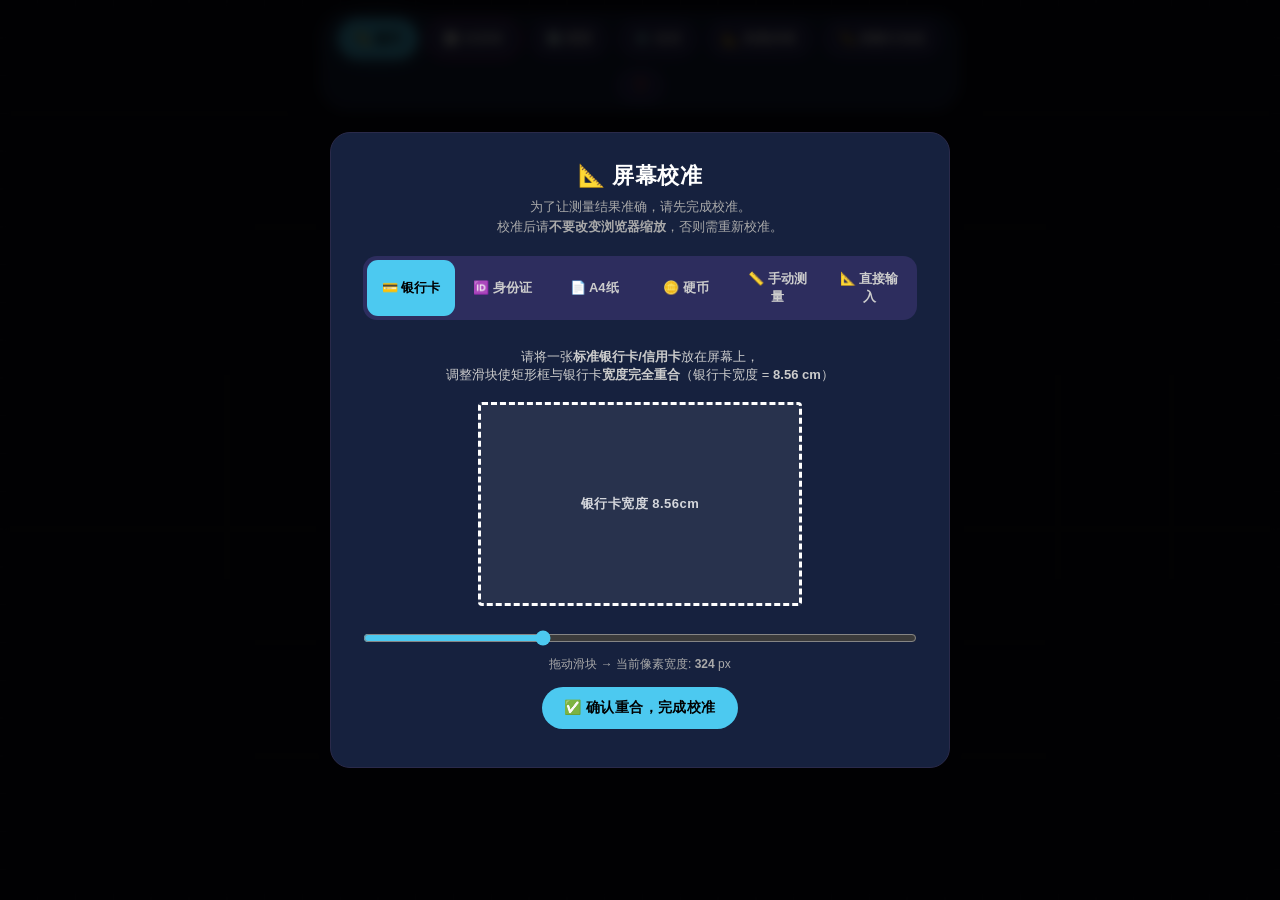
==== index.html @ 27c7435d "Add files via upload" ====
<!DOCTYPE html>
<html lang="zh-CN">
<head>
    <meta charset="UTF-8">
    <meta name="viewport" content="width=device-width, initial-scale=1.0, user-scalable=yes">
    <title>屏幕测量工具 - 直尺 & 矩形测量</title>
    <link rel="stylesheet" href="styles.css">
</head>
<body>

    <!-- 工具栏 -->
    <div id="toolbar">
        <button id="btn-ruler" class="active" title="直尺模式 (R键)">
            📏 直尺
        </button>
        <button id="btn-rect" class="accent2" title="矩形测量模式 (M键)">
            ⬜ 矩形框
        </button>
        <button id="btn-reset-ruler" title="重置当前位置 (0键)">
            🔄 重置
        </button>
        <button id="btn-calibrate" title="重新校准 (C键)">
            ⚙️ 校准
        </button>
        <button id="btn-measure-screen" title="一键测量整个屏幕">
            📐 测量屏幕
        </button>
        <button id="btn-measure-diagonal" title="一键测量屏幕对角线">
            📏 测量对角线
        </button>
        <button id="btn-help" title="使用帮助 (H键)">
            ❓
        </button>
    </div>

    <!-- 测量信息浮层 -->
    <div id="info-display"></div>

    <!-- 校准覆盖层 -->
    <div id="calibration-overlay">
        <div id="calibration-panel">
            <h2>📐 屏幕校准</h2>
            <p class="subtitle">为了让测量结果准确，请先完成校准。<br>校准后请<b>不要改变浏览器缩放</b>，否则需重新校准。</p>
            <div class="tabs">
                <button class="tab-btn active" data-tab="tab-card">💳 银行卡</button>
                <button class="tab-btn" data-tab="tab-id">🆔 身份证</button>
                <button class="tab-btn" data-tab="tab-a4">📄 A4纸</button>
                <button class="tab-btn" data-tab="tab-coin">🪙 硬币</button>
                <button class="tab-btn" data-tab="tab-manual">📏 手动测量</button>
                <button class="tab-btn" data-tab="tab-direct">📐 直接输入</button>
            </div>
            <!-- 银行卡校准 -->
            <div class="tab-content active" id="tab-card">
                <p style="font-size:13px;color:#ccc;margin-bottom:8px;">请将一张<b>标准银行卡/信用卡</b>放在屏幕上，<br>调整滑块使矩形框与银行卡<b>宽度完全重合</b>（银行卡宽度 = <b>8.56 cm</b>）</p>
                <div class="ref-rect" id="card-ref-rect" style="width:280px;height:176px;">
                    <span class="ref-rect-label">银行卡宽度 8.56cm</span>
                </div>
                <br>
                <input type="range" id="card-slider" min="100" max="800" value="280" step="1">
                <p style="font-size:12px;color:#aaa;">拖动滑块 → 当前像素宽度: <b id="card-px-val">280</b> px</p>
                <div class="btn-row">
                    <button class="btn" id="btn-card-confirm">✅ 确认重合，完成校准</button>
                </div>
            </div>
            <!-- 身份证校准 -->
            <div class="tab-content" id="tab-id">
                <p style="font-size:13px;color:#ccc;margin-bottom:8px;">请将一张<b>中国第二代身份证</b>放在屏幕上，<br>调整滑块使矩形框与身份证<b>宽度完全重合</b>（身份证宽度 = <b>8.56 cm</b>）</p>
                <div class="ref-rect" id="id-ref-rect" style="width:280px;height:176px;">
                    <span class="ref-rect-label">身份证宽度 8.56cm</span>
                </div>
                <br>
                <input type="range" id="id-slider" min="100" max="800" value="280" step="1">
                <p style="font-size:12px;color:#aaa;">拖动滑块 → 当前像素宽度: <b id="id-px-val">280</b> px</p>
                <div class="btn-row">
                    <button class="btn" id="btn-id-confirm">✅ 确认重合，完成校准</button>
                </div>
            </div>
            <!-- A4纸校准 -->
            <div class="tab-content" id="tab-a4">
                <p style="font-size:13px;color:#ccc;margin-bottom:8px;">请将一张<b>标准A4纸</b>放在屏幕上，<br>调整滑块使矩形框与A4纸<b>宽度完全重合</b>（A4纸宽度 = <b>21 cm</b>）</p>
                <div class="ref-rect" id="a4-ref-rect" style="width:300px;height:210px;">
                    <span class="ref-rect-label">A4纸宽度 21cm</span>
                </div>
                <br>
                <input type="range" id="a4-slider" min="150" max="600" value="300" step="1">
                <p style="font-size:12px;color:#aaa;">拖动滑块 → 当前像素宽度: <b id="a4-px-val">300</b> px</p>
                <div class="btn-row">
                    <button class="btn" id="btn-a4-confirm">✅ 确认重合，完成校准</button>
                </div>
            </div>
            <!-- 硬币校准 -->
            <div class="tab-content" id="tab-coin">
                <p style="font-size:13px;color:#ccc;margin-bottom:8px;">请将一枚<b>1元硬币</b>放在屏幕上，<br>调整滑块使硬币刚好放入<b>内圈</b>中（1元硬币直径 = <b>2.5 cm</b>）</p>
                <div style="margin:15px auto;display:inline-block;position:relative;">
                    <!-- 外圈（虚线） -->
                    <div id="coin-outer-circle" style="width:100px;height:100px;border:3px dashed #f72585;border-radius:50%;display:flex;align-items:center;justify-content:center;position:relative;">
                        <!-- 内圈（实心圆，用户放硬币的区域） -->
                        <div id="coin-inner-circle" style="width:70px;height:70px;background:rgba(76,201,240,0.2);border:2px solid #4cc9f0;border-radius:50%;display:flex;align-items:center;justify-content:center;font-weight:bold;font-size:11px;color:rgba(255,255,255,0.9);">
                            内圈<br>2.5cm
                        </div>
                    </div>
                </div>
                <br>
                <input type="range" id="coin-slider" min="30" max="150" value="70" step="1">
                <p style="font-size:12px;color:#aaa;">拖动滑块 → 内圈像素直径: <b id="coin-px-val">70</b> px</p>
                <div class="btn-row">
                    <button class="btn" id="btn-coin-confirm">✅ 确认，完成校准</button>
                </div>
            </div>
            <!-- 手动测量 -->
            <div class="tab-content" id="tab-manual">
                <p style="font-size:13px;color:#ccc;margin-bottom:8px;">请用<b>真实尺子</b>测量下面这条线的长度（cm），然后输入：</p>
                <div class="measurement-line" id="manual-line" style="width:400px;"></div>
                <p style="font-size:12px;color:#aaa;">这条线的像素长度: <b>400 px</b></p>
                <label style="font-size:13px;color:#ccc;">真实尺子测得的长度: 
                    <input type="number" id="manual-cm-input" value="10.6" step="0.01" min="1" max="100" style="width:90px;"> cm
                </label>
                <div class="btn-row">
                    <button class="btn" id="btn-manual-confirm">✅ 确认，完成校准</button>
                </div>
            </div>
            <!-- 直接输入 -->
            <div class="tab-content" id="tab-direct">
                <p style="font-size:13px;color:#ccc;margin-bottom:8px;">如果您知道屏幕的实际物理参数，可直接输入：</p>
                <label style="font-size:13px;color:#ccc;display:block;margin:6px 0;">
                    屏幕物理宽度: <input type="number" id="direct-width-cm" value="53" step="0.1" min="5" max="200" style="width:80px;"> cm
                </label>
                <label style="font-size:13px;color:#ccc;display:block;margin:6px 0;">
                    屏幕水平分辨率: <input type="number" id="direct-res-x" value="1920" step="1" min="100" max="10000" style="width:90px;"> px
                </label>
                <p style="font-size:11px;color:#888;">（将自动计算：像素/cm = 分辨率 / 物理宽度）</p>
                <div class="btn-row">
                    <button class="btn" id="btn-direct-confirm">✅ 确认，完成校准</button>
                </div>
            </div>
        </div>
    </div>

    <!-- 帮助覆盖层 -->
    <div id="help-overlay" style="position:fixed;inset:0;z-index:99;background:rgba(0,0,0,0.8);display:none;align-items:center;justify-content:center;backdrop-filter:blur(4px);-webkit-backdrop-filter:blur(4px);">
        <div style="background:var(--panel-bg);border-radius:20px;padding:24px 28px;max-width:500px;width:90%;color:var(--text);border:1px solid var(--border);text-align:left;line-height:1.7;font-size:14px;">
            <h3 style="text-align:center;color:#fff;margin-bottom:12px;">📖 使用帮助</h3>
            <p style="background:rgba(76,201,240,0.15);padding:10px;border-radius:8px;border:1px solid rgba(76,201,240,0.3);">
                <b>💡 重要提示：</b><br>
                - 推荐使用 <b>Edge 浏览器</b><br>
                - 按 <b>F11</b> 键全屏浏览器，这样就可以测量整个屏幕了！
            </p>
            <p><b>📏 直尺模式：</b></p>
            <ul style="padding-left:20px;">
                <li><b>拖拽红色起点</b> → 移动直尺位置</li>
                <li><b>拖拽蓝色终点</b> → 改变长度和角度</li>
                <li><b>拖拽尺身</b> → 整体移动直尺</li>
                <li><b>按住Shift</b> → 角度吸附（0°/45°/90°等）</li>
                <li>直尺自动显示刻度（cm）</li>
                <li><b>起点/终点可拖到屏幕外</b>，方便测对角线</li>
                <li>直尺默认更长，便于测量大屏幕</li>
            </ul>
            <p style="margin-top:8px;"><b>⬜ 矩形框模式：</b></p>
            <ul style="padding-left:20px;">
                <li><b>拖拽四角手柄</b> → 调整矩形大小</li>
                <li><b>拖拽边框</b> → 移动矩形位置</li>
                <li>自动显示<b>宽、高、对角线</b>长度</li>
            </ul>
            <p style="margin-top:8px;"><b>📐 快速测量：</b></p>
            <ul style="padding-left:20px;">
                <li>点击「📐 测量屏幕」按钮 → 一键测量整个屏幕尺寸</li>
                <li>点击「📏 测量对角线」按钮 → 一键测量屏幕对角线</li>
                <li>同时显示宽、高和对角线长度</li>
            </ul>
            <p style="margin-top:8px;font-size:12px;color:#aaa;">快捷键: <b>R</b>=直尺 <b>M</b>=矩形框 <b>C</b>=校准 <b>0</b>=重置 <b>Shift</b>=角度吸附 <b>H</b>=帮助 <b>Esc</b>=关闭帮助</p>
            <div style="text-align:center;margin-top:14px;">
                <button class="btn secondary" onclick="document.getElementById('help-overlay').style.display='none'" style="background:var(--accent);color:#000;border:none;padding:10px 20px;border-radius:20px;cursor:pointer;font-weight:700;font-family:inherit;">关闭</button>
            </div>
        </div>
    </div>

    <canvas id="main-canvas"></canvas>

    <script src="app.js"></script>
</body>
</html>
---- styles.css ----
:root {
    --bg: #1a1a2e;
    --panel-bg: #16213e;
    --text: #e0e0e0;
    --accent: #4cc9f0;
    --accent2: #f72585;
    --gold: #f7b801;
    --green: #06d6a0;
    --danger: #ef476f;
    --border: #2a2a4a;
    --btn-bg: #2d2d5e;
    --btn-hover: #3d3d7e;
    --shadow: 0 8px 32px rgba(0, 0, 0, 0.4);
}

* {
    margin: 0;
    padding: 0;
    box-sizing: border-box;
}

body {
    font-family: 'Segoe UI', 'PingFang SC', 'Microsoft YaHei', 'Helvetica Neue', sans-serif;
    background: #0d0d1a;
    overflow: hidden;
    user-select: none;
    -webkit-user-select: none;
    -webkit-tap-highlight-color: transparent;
    height: 100vh;
    width: 100vw;
    cursor: default;
    touch-action: manipulation;
}

canvas {
    position: fixed;
    top: 0;
    left: 0;
    width: 100%;
    height: 100%;
    z-index: 1;
    display: block;
    touch-action: none; /* 禁用浏览器默认手势，由我们控制 */
}

/* 顶部工具栏 */
#toolbar {
    position: fixed;
    top: 12px;
    left: 50%;
    transform: translateX(-50%);
    z-index: 10;
    display: flex;
    gap: 8px;
    background: var(--panel-bg);
    border-radius: 28px;
    padding: 6px 8px;
    box-shadow: var(--shadow);
    border: 1px solid var(--border);
    flex-wrap: wrap;
    justify-content: center;
    align-items: center;
}

#toolbar button {
    background: var(--btn-bg);
    border: 1px solid transparent;
    color: var(--text);
    padding: 10px 16px;
    border-radius: 22px;
    cursor: pointer;
    font-size: 13px;
    font-weight: 600;
    letter-spacing: 0.3px;
    transition: all 0.2s ease;
    white-space: nowrap;
    display: flex;
    align-items: center;
    gap: 6px;
    font-family: inherit;
}
#toolbar button:hover {
    background: var(--btn-hover);
    border-color: var(--accent);
    color: #fff;
    box-shadow: 0 0 16px rgba(76, 201, 240, 0.25);
}
#toolbar button.active {
    background: var(--accent);
    color: #000;
    border-color: var(--accent);
    font-weight: 700;
    box-shadow: 0 0 20px rgba(76, 201, 240, 0.45);
}
#toolbar button.accent2 {
    border-color: var(--accent2);
}
#toolbar button.accent2:hover {
    background: var(--accent2);
    color: #fff;
    box-shadow: 0 0 20px rgba(247, 37, 133, 0.4);
}
#toolbar button.accent2.active {
    background: var(--accent2);
    color: #fff;
    box-shadow: 0 0 20px rgba(247, 37, 133, 0.5);
}

#info-display {
    position: fixed;
    top: 50%;
    left: 50%;
    transform: translate(-50%, -50%) translateY(-60px);
    z-index: 5;
    pointer-events: none;
    font-size: 15px;
    font-weight: 700;
    color: #fff;
    background: rgba(0, 0, 0, 0.75);
    padding: 10px 18px;
    border-radius: 20px;
    letter-spacing: 0.5px;
    opacity: 0;
    transition: opacity 0.25s ease;
    text-align: center;
    line-height: 1.5;
    border: 1px solid rgba(255, 255, 255, 0.2);
    backdrop-filter: blur(8px);
    -webkit-backdrop-filter: blur(8px);
}
#info-display.visible {
    opacity: 1;
}
#info-display .highlight {
    color: var(--accent);
    font-size: 1.1em;
}
#info-display .highlight2 {
    color: var(--accent2);
    font-size: 1.1em;
}

/* 校准面板 */
#calibration-overlay {
    position: fixed;
    inset: 0;
    z-index: 100;
    background: rgba(0, 0, 0, 0.85);
    display: flex;
    align-items: center;
    justify-content: center;
    flex-direction: column;
    backdrop-filter: blur(6px);
    -webkit-backdrop-filter: blur(6px);
}
#calibration-overlay.hidden {
    display: none;
}
#calibration-panel {
    background: var(--panel-bg);
    border-radius: 20px;
    padding: 28px 32px;
    box-shadow: var(--shadow);
    border: 1px solid var(--border);
    max-width: 620px;
    width: 90%;
    color: var(--text);
    text-align: center;
}
#calibration-panel h2 {
    margin: 0 0 6px 0;
    font-size: 22px;
    letter-spacing: 0.5px;
    color: #fff;
}
#calibration-panel .subtitle {
    font-size: 13px;
    color: #aaa;
    margin-bottom: 20px;
    line-height: 1.5;
}
#calibration-panel .tabs {
    display: flex;
    gap: 4px;
    margin-bottom: 18px;
    background: var(--btn-bg);
    border-radius: 14px;
    padding: 4px;
}
#calibration-panel .tab-btn {
    flex: 1;
    background: transparent;
    border: none;
    color: #ccc;
    padding: 10px 14px;
    border-radius: 11px;
    cursor: pointer;
    font-weight: 600;
    font-size: 13px;
    transition: all 0.2s;
    font-family: inherit;
}
#calibration-panel .tab-btn.active {
    background: var(--accent);
    color: #000;
}
#calibration-panel .tab-content {
    display: none;
    padding: 10px 0;
}
#calibration-panel .tab-content.active {
    display: block;
}
#calibration-panel .ref-rect {
    display: inline-block;
    border: 3px dashed #fff;
    border-radius: 4px;
    margin: 10px 0;
    cursor: default;
    transition: all 0.15s ease;
    background: rgba(255, 255, 255, 0.08);
    position: relative;
}
#calibration-panel .ref-rect-label {
    position: absolute;
    inset: 0;
    display: flex;
    align-items: center;
    justify-content: center;
    font-weight: 700;
    font-size: 13px;
    color: rgba(255, 255, 255, 0.8);
    pointer-events: none;
    letter-spacing: 0.5px;
}
#calibration-panel input[type="range"] {
    width: 100%;
    margin: 10px 0;
    accent-color: var(--accent);
    cursor: pointer;
}
#calibration-panel .btn-row {
    display: flex;
    gap: 8px;
    justify-content: center;
    flex-wrap: wrap;
    margin-top: 14px;
}
#calibration-panel .btn {
    background: var(--accent);
    color: #000;
    border: none;
    padding: 12px 22px;
    border-radius: 24px;
    font-weight: 700;
    cursor: pointer;
    font-size: 14px;
    letter-spacing: 0.4px;
    transition: all 0.2s;
    font-family: inherit;
}
#calibration-panel .btn:hover {
    box-shadow: 0 0 24px rgba(76, 201, 240, 0.5);
    transform: translateY(-1px);
}
#calibration-panel .btn.secondary {
    background: var(--btn-bg);
    color: #fff;
    border: 1px solid var(--border);
}
#calibration-panel .btn.secondary:hover {
    background: var(--btn-hover);
    box-shadow: 0 0 16px rgba(255, 255, 255, 0.1);
}
#calibration-panel input[type="number"] {
    background: var(--btn-bg);
    border: 1px solid var(--border);
    color: #fff;
    padding: 10px 14px;
    border-radius: 10px;
    width: 100px;
    font-size: 15px;
    text-align: center;
    font-family: inherit;
    letter-spacing: 0.5px;
}
#calibration-panel input[type="number"]:focus {
    outline: 2px solid var(--accent);
    border-color: var(--accent);
}
.measurement-line {
    display: inline-block;
    background: #fff;
    height: 4px;
    border-radius: 2px;
    margin: 10px 0;
    position: relative;
}
.measurement-line::after {
    content: '';
    position: absolute;
    left: 0;
    bottom: -8px;
    width: 100%;
    height: 2px;
    background: rgba(255, 255, 255, 0.3);
    border-radius: 1px;
}
.measurement-line::before {
    content: '';
    position: absolute;
    left: 0;
    top: -8px;
    width: 100%;
    height: 2px;
    background: rgba(255, 255, 255, 0.3);
    border-radius: 1px;
}

@media (max-width: 600px) {
    #toolbar {
        top: 6px;
        padding: 4px 6px;
        gap: 4px;
        border-radius: 20px;
    }
    #toolbar button {
        padding: 7px 10px;
        font-size: 11px;
        border-radius: 16px;
        gap: 3px;
    }
    #calibration-panel {
        padding: 18px 16px;
        border-radius: 14px;
    }
    #calibration-panel h2 {
        font-size: 18px;
    }
    #info-display {
        font-size: 12px;
        padding: 8px 14px;
    }
}
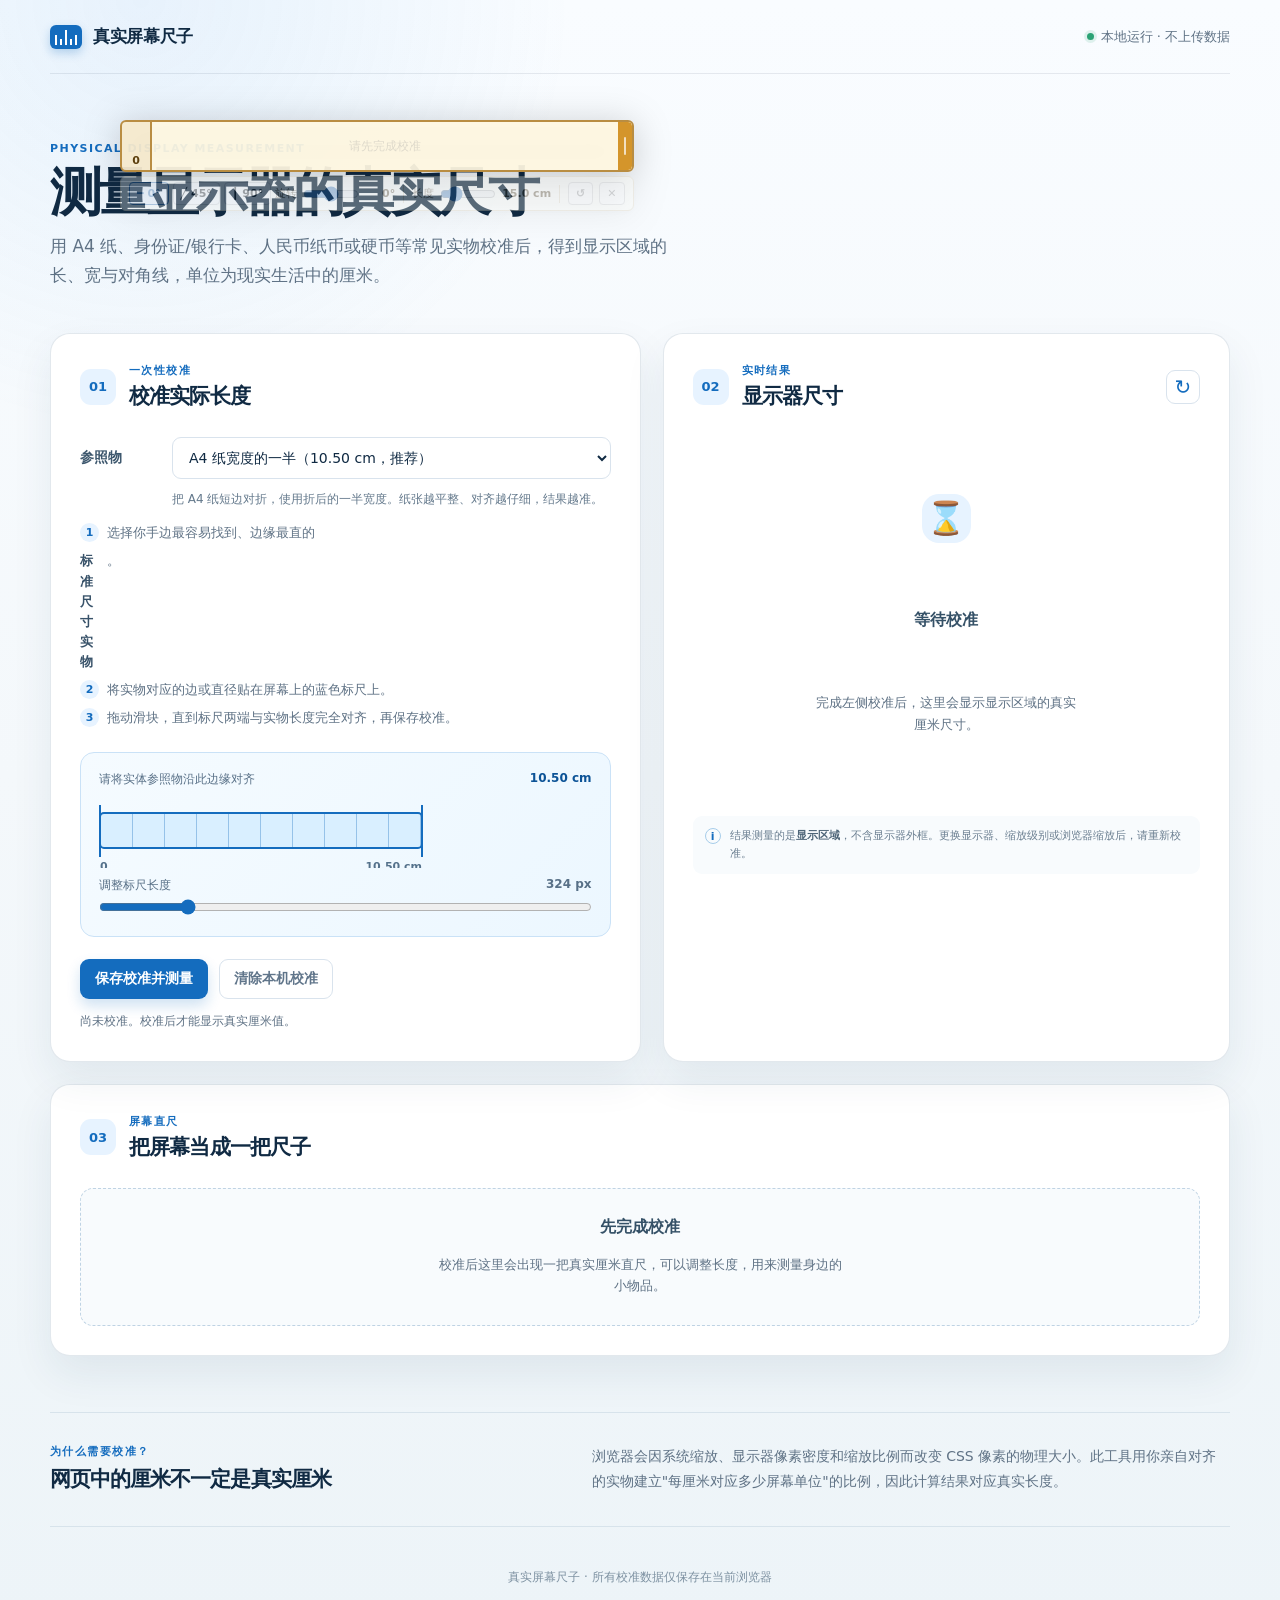
==== commit 7c02eb1a: "屏幕直尺 v2: 完整的屏幕测量工具 + 可拖拽旋转的浮动直尺" ====
--- a/index.html
+++ b/index.html
@@ -1,181 +1,492 @@
-<!DOCTYPE html>
+﻿<!doctype html>
 <html lang="zh-CN">
-<head>
-    <meta charset="UTF-8">
-    <meta name="viewport" content="width=device-width, initial-scale=1.0, user-scalable=yes">
-    <title>屏幕测量工具 - 直尺 & 矩形测量</title>
-    <link rel="stylesheet" href="styles.css">
-</head>
-<body>
-
-    <!-- 工具栏 -->
-    <div id="toolbar">
-        <button id="btn-ruler" class="active" title="直尺模式 (R键)">
-            📏 直尺
-        </button>
-        <button id="btn-rect" class="accent2" title="矩形测量模式 (M键)">
-            ⬜ 矩形框
-        </button>
-        <button id="btn-reset-ruler" title="重置当前位置 (0键)">
-            🔄 重置
-        </button>
-        <button id="btn-calibrate" title="重新校准 (C键)">
-            ⚙️ 校准
-        </button>
-        <button id="btn-measure-screen" title="一键测量整个屏幕">
-            📐 测量屏幕
-        </button>
-        <button id="btn-measure-diagonal" title="一键测量屏幕对角线">
-            📏 测量对角线
-        </button>
-        <button id="btn-help" title="使用帮助 (H键)">
-            ❓
-        </button>
+  <head>
+    <meta charset="UTF-8" />
+    <meta name="viewport" content="width=device-width, initial-scale=1.0" />
+    <meta name="theme-color" content="#102a43" />
+    <title>真实屏幕尺子 | 显示器厘米测量</title>
+    <link rel="stylesheet" href="styles.css" />
+    <!-- ===== 浮动直尺样式 ===== -->
+    <style>
+      .flr-wrap {
+        position: fixed; z-index: 9999;
+        filter: drop-shadow(0 4px 18px rgba(0,0,0,0.2));
+        transition: filter 0.1s;
+      }
+      .flr-wrap.dragging { filter: drop-shadow(0 8px 30px rgba(0,0,0,0.32)); }
+      .flr-body {
+        display: flex; align-items: stretch; cursor: grab;
+        background: rgba(255,248,225,0.93); border: 2px solid #b98d42;
+        border-radius: 6px; min-width: 100px; min-height: 52px;
+        height: 52px; overflow: hidden;
+        transform-origin: 30px 50%;
+        transition: transform 0.12s ease;
+      }
+      .flr-body:active { cursor: grabbing; }
+      .flr-zero {
+        flex: 0 0 30px; display: flex; align-items: flex-end;
+        justify-content: center; padding-bottom: 3px;
+        border-right: 2px solid #b98d42;
+        background: rgba(185,141,66,0.12); color: #5c3f0d;
+        font-size: 11px; font-weight: 800; min-width: 30px;
+      }
+      .flr-track { flex: 1; position: relative; overflow: hidden; min-width: 30px; }
+      .flr-ticks { position: absolute; inset: 0; }
+      .flr-tick { position: absolute; top: 0; width: 1px; height: 14px; background: #8b6914; }
+      .flr-tick.t5 { height: 22px; width: 1px; background: #5c3f0d; }
+      .flr-tick.t10 { height: 30px; width: 2px; background: #5c3f0d; }
+      .flr-tick .flr-lbl {
+        position: absolute; top: 32px; left: 0; transform: translateX(-50%);
+        color: #5c3f0d; font-size: 10px; font-weight: 800; white-space: nowrap;
+      }
+      .flr-handle {
+        flex: 0 0 14px; background: #d4952b; border-radius: 0 4px 4px 0;
+        cursor: ew-resize; display: flex; align-items: center;
+        justify-content: center; min-width: 14px; transition: background 0.15s;
+      }
+      .flr-handle:hover { background: #c7871e; }
+      .flr-handle::after { content: ""; width: 2px; height: 18px; border-radius: 1px; background: rgba(255,255,255,0.7); }
+      .flr-bar {
+        display: flex; align-items: center; gap: 6px; flex-wrap: wrap;
+        padding: 5px 8px; margin-top: 4px;
+        background: #fffef9; border: 1px solid #e0d5b8;
+        border-radius: 6px; font-size: 12px;
+        box-shadow: 0 2px 8px rgba(0,0,0,0.08); white-space: nowrap;
+      }
+      .flr-bar label { color: #5c4a2e; font-size: 11px; }
+      .flr-bar input[type="range"] { width: 56px; accent-color: #2b6cb0; }
+      .flr-bar output {
+        font-weight: 700; color: #3d2b0a; font-variant-numeric: tabular-nums;
+        min-width: 30px; text-align: right; font-size: 11px;
+      }
+      .flr-btn {
+        padding: 3px 7px; border: 1px solid #ccc; border-radius: 4px;
+        background: #fff; font-size: 11px; cursor: pointer;
+        font-weight: 600; line-height: 1.4;
+      }
+      .flr-btn:hover { background: #f5f0e5; }
+      .flr-btn.on { background: #e8f0fe; border-color: #2b6cb0; color: #2b6cb0; }
+      .flr-btn.rst { color: #888; }
+      .flr-section { display: flex; align-items: center; gap: 4px; }
+      .flr-divider { width: 1px; height: 18px; background: #e0d5b8; margin: 0 2px; }
+      .flr-uncal {
+        position: absolute; inset: 0; display: flex;
+        align-items: center; justify-content: center;
+        color: #999; font-size: 12px; pointer-events: none;
+      }
+      .flr-wrap:not(.flr-uncalibrated) .flr-uncal { display: none; }
+      .flr-wrap.flr-uncalibrated .flr-bar,
+      .flr-wrap.flr-uncalibrated .flr-track { opacity: 0.3; pointer-events: none; }
+    </style>
+  </head>
+  <body>
+    <main class="app-shell">
+      <header class="topbar">
+        <a class="brand" href="#top" aria-label="真实屏幕尺子首页">
+          <span class="brand-mark" aria-hidden="true">
+            <i></i><i></i><i></i><i></i><i></i>
+          </span>
+          <span>真实屏幕尺子</span>
+        </a>
+        <div class="topbar-note"><span class="status-dot"></span>本地运行 · 不上传数据</div>
+      </header>
+
+      <section class="hero" id="top">
+        <p class="eyebrow">PHYSICAL DISPLAY MEASUREMENT</p>
+        <h1>测量显示器的真实尺寸</h1>
+        <p class="hero-copy">用 A4 纸、身份证/银行卡、人民币纸币或硬币等常见实物校准后，得到显示区域的长、宽与对角线，单位为现实生活中的厘米。</p>
+      </section>
+
+      <div class="workspace">
+        <section class="panel calibration-panel" aria-labelledby="calibration-title">
+          <div class="panel-heading">
+            <span class="step-number">01</span>
+            <div>
+              <p class="section-kicker">一次性校准</p>
+              <h2 id="calibration-title">校准实际长度</h2>
+            </div>
+          </div>
+          <div class="calibration-choice">
+            <label for="referenceType">参照物</label>
+            <select id="referenceType" name="referenceType">
+              <option value="a4-half-width">A4 纸宽度的一半（10.50 cm，推荐）</option>
+              <option value="a4-width">A4 纸短边/宽度（21.00 cm）</option>
+              <option value="a4-height">A4 纸长边（29.70 cm）</option>
+              <option value="id-card-long">身份证/银行卡长边（8.56 cm）</option>
+              <option value="id-card-short">身份证/银行卡短边（5.40 cm）</option>
+              <option value="rmb-100-long">100 元人民币长边（15.50 cm）</option>
+              <option value="rmb-50-long">50 元人民币长边（15.00 cm）</option>
+              <option value="rmb-20-long">20 元人民币长边（14.50 cm）</option>
+              <option value="rmb-10-long">10 元人民币长边（14.00 cm）</option>
+              <option value="rmb-5-long">5 元人民币长边（13.50 cm）</option>
+              <option value="rmb-1-long">1 元人民币长边（13.00 cm）</option>
+              <option value="coin-1y-2019">2019 版 1 元硬币直径（2.225 cm）</option>
+              <option value="coin-1y-old">旧版 1 元硬币直径（2.50 cm）</option>
+              <option value="coin-5jiao">5 角硬币直径（2.05 cm）</option>
+              <option value="coin-1jiao">1 角硬币直径（1.90 cm）</option>
+              <option value="custom">自定义已知长度</option>
+            </select>
+          </div>
+          <p class="reference-hint" id="referenceHint">把 A4 纸短边对折，使用折叠后的一半宽度。纸张越平整、对齐越仔细，结果越准。</p>
+          <label class="custom-length is-hidden" id="customLengthWrap" for="referenceLength">
+            <span>参照物实际长度</span>
+            <span class="number-field"><input id="referenceLength" type="number" min="0.1" max="100" step="0.01" value="10" inputmode="decimal" /><em>cm</em></span>
+          </label>
+          <ol class="instructions">
+            <li>选择你手边最容易找到、边缘最直的<strong>标准尺寸实物</strong>。</li>
+            <li>将实物对应的边或直径贴在屏幕上的蓝色标尺上。</li>
+            <li>拖动滑块，直到标尺两端与实物长度完全对齐，再保存校准。</li>
+          </ol>
+          <div class="calibration-stage" aria-label="实物长度校准区">
+            <div class="calibration-meta">
+              <span>请将实体参照物沿此边缘对齐</span>
+              <output id="referenceDisplay">8.56 cm</output>
+            </div>
+            <div class="calibration-ruler-wrap">
+              <div class="calibration-ruler" id="calibrationRuler" aria-hidden="true">
+                <span class="ruler-start">0</span>
+                <span class="ruler-end" id="rulerEnd">8.56 cm</span>
+              </div>
+            </div>
+            <label class="range-label" for="calibrationRange">
+              <span>调整标尺长度</span>
+              <output id="pixelDisplay">324 px</output>
+            </label>
+            <input id="calibrationRange" class="range" type="range" min="20" max="1800" value="324" step="1" />
+          </div>
+          <div class="calibration-actions">
+            <button id="saveCalibration" class="button button-primary" type="button">保存校准并测量</button>
+            <button id="resetCalibration" class="button button-quiet" type="button">清除本机校准</button>
+          </div>
+          <p class="calibration-state" id="calibrationState" role="status">尚未校准。校准后才能显示真实厘米值。</p>
+        </section>
+
+        <section class="panel results-panel" aria-labelledby="results-title">
+          <div class="panel-heading">
+            <span class="step-number">02</span>
+            <div>
+              <p class="section-kicker">实时结果</p>
+              <h2 id="results-title">显示器尺寸</h2>
+            </div>
+            <button id="refreshMeasurements" class="icon-button" type="button" title="重新读取屏幕信息" aria-label="重新读取屏幕信息">↻</button>
+          </div>
+          <div class="result-empty" id="resultEmpty">
+            <span class="empty-icon" aria-hidden="true">⌛</span>
+            <strong>等待校准</strong>
+            <p>完成左侧校准后，这里会显示显示区域的真实厘米尺寸。</p>
+          </div>
+          <div class="result-content is-hidden" id="resultContent">
+            <div class="measurements" aria-live="polite">
+              <article class="measurement-card measurement-wide">
+                <span>屏幕长</span>
+                <strong id="widthValue">--</strong>
+                <small>水平宽度</small>
+              </article>
+              <article class="measurement-card">
+                <span>屏幕高</span>
+                <strong id="heightValue">--</strong>
+                <small>垂直高度</small>
+              </article>
+              <article class="measurement-card accent-card">
+                <span>对角线</span>
+                <strong id="diagonalValue">--</strong>
+                <small id="diagonalInches">--</small>
+              </article>
+            </div>
+            <div class="monitor-section">
+              <div class="monitor-visual" id="monitorVisual" aria-label="显示器长宽比例示意图">
+                <span class="visual-width" id="visualWidth">-- cm</span>
+                <span class="visual-height" id="visualHeight">-- cm</span>
+                <span class="visual-diagonal" aria-hidden="true"></span>
+              </div>
+              <div class="screen-details">
+                <div><span>屏幕分辨率</span><strong id="resolutionValue">--</strong></div>
+                <div><span>屏幕比例</span><strong id="ratioValue">--</strong></div>
+                <div><span>校准精度</span><strong id="scaleValue">--</strong></div>
+              </div>
+            </div>
+          </div>
+          <aside class="notice">
+            <span aria-hidden="true">i</span>
+            <p>结果测量的是<strong>显示区域</strong>，不含显示器外框。更换显示器、缩放级别或浏览器缩放后，请重新校准。</p>
+          </aside>
+        </section>
+      </div>
+
+      <section class="panel ruler-panel" aria-labelledby="ruler-title">
+        <div class="panel-heading">
+          <span class="step-number">03</span>
+          <div>
+            <p class="section-kicker">屏幕直尺</p>
+            <h2 id="ruler-title">把屏幕当成一把尺子</h2>
+          </div>
+        </div>
+        <div class="ruler-empty" id="rulerEmpty">
+          <strong>先完成校准</strong>
+          <p>校准后这里会出现一把真实厘米直尺，可以调整长度，用来测量身边的小物品。</p>
+        </div>
+        <div class="screen-ruler-content is-hidden" id="screenRulerContent">
+          <div class="ruler-toolbar">
+            <label class="ruler-length-field" for="rulerLengthNumber">
+              <span>尺子长度</span>
+              <span class="number-field"><input id="rulerLengthNumber" type="number" min="1" max="80" step="0.5" value="15" inputmode="decimal" /><em>cm</em></span>
+            </label>
+            <label class="ruler-range-label" for="rulerLengthRange">
+              <span>拖动改变长度</span>
+              <output id="rulerLengthDisplay">15.0 cm</output>
+            </label>
+            <input id="rulerLengthRange" class="range" type="range" min="1" max="80" value="15" step="0.5" />
+          </div>
+          <div class="ruler-scroll" aria-label="真实厘米直尺，可横向滚动查看较长长度">
+            <div class="screen-ruler" id="screenRuler">
+              <div class="ruler-ticks" id="rulerTicks" aria-hidden="true"></div>
+            </div>
+          </div>
+          <p class="ruler-help" id="rulerHelp">把物品贴进屏幕下沿或直尺边缘，从 0 开始读数。若浏览器缩放或系统缩放变化，请重新校准。</p>
+        </div>
+      </section>
+
+      <section class="principle" aria-labelledby="principle-title">
+        <div>
+          <p class="section-kicker">为什么需要校准？</p>
+          <h2 id="principle-title">网页中的厘米不一定是真实厘米</h2>
+        </div>
+        <p>浏览器会因系统缩放、显示器像素密度和缩放比例而改变 CSS 像素的物理大小。此工具用你亲自对齐的实物建立"每厘米对应多少屏幕单位"的比例，因此计算结果对应真实长度。</p>
+      </section>
+    </main>
+
+    <footer>真实屏幕尺子 · 所有校准数据仅保存在当前浏览器</footer>
+
+    <!-- ===== 浮动直尺（覆盖层） ===== -->
+    <div class="flr-wrap flr-uncalibrated" id="flrWrap" style="left:120px;top:120px;">
+      <div class="flr-body" id="flrBody">
+        <div class="flr-zero">0</div>
+        <div class="flr-track">
+          <div class="flr-ticks" id="flrTicksFloat"></div>
+          <div class="flr-uncal">请先完成校准</div>
+        </div>
+        <div class="flr-handle" id="flrHandle" title="拖拽改变长度"></div>
+      </div>
+      <div class="flr-bar" id="flrBar">
+        <div class="flr-section">
+          <button class="flr-btn on" id="flrAng0" title="水平 (0°)">━ 0°</button>
+          <button class="flr-btn" id="flrAng45" title="45°">╱ 45°</button>
+          <button class="flr-btn" id="flrAng90" title="垂直 (90°)">┃ 90°</button>
+          <label>旋转</label>
+          <input type="range" id="flrAngRange" min="-180" max="180" value="0" step="1" title="旋转角度" />
+          <output id="flrAngOut">0°</output>
+        </div>
+        <span class="flr-divider"></span>
+        <div class="flr-section">
+          <label>长度</label>
+          <input type="range" id="flrLenRange" min="1" max="80" value="15" step="0.5" />
+          <output id="flrLenOut">15.0 cm</output>
+        </div>
+        <span class="flr-divider"></span>
+        <button class="flr-btn rst" id="flrReset" title="复位">↺</button>
+        <button class="flr-btn rst" id="flrClose" title="隐藏">✕</button>
+      </div>
     </div>
 
-    <!-- 测量信息浮层 -->
-    <div id="info-display"></div>
-
-    <!-- 校准覆盖层 -->
-    <div id="calibration-overlay">
-        <div id="calibration-panel">
-            <h2>📐 屏幕校准</h2>
-            <p class="subtitle">为了让测量结果准确，请先完成校准。<br>校准后请<b>不要改变浏览器缩放</b>，否则需重新校准。</p>
-            <div class="tabs">
-                <button class="tab-btn active" data-tab="tab-card">💳 银行卡</button>
-                <button class="tab-btn" data-tab="tab-id">🆔 身份证</button>
-                <button class="tab-btn" data-tab="tab-a4">📄 A4纸</button>
-                <button class="tab-btn" data-tab="tab-coin">🪙 硬币</button>
-                <button class="tab-btn" data-tab="tab-manual">📏 手动测量</button>
-                <button class="tab-btn" data-tab="tab-direct">📐 直接输入</button>
-            </div>
-            <!-- 银行卡校准 -->
-            <div class="tab-content active" id="tab-card">
-                <p style="font-size:13px;color:#ccc;margin-bottom:8px;">请将一张<b>标准银行卡/信用卡</b>放在屏幕上，<br>调整滑块使矩形框与银行卡<b>宽度完全重合</b>（银行卡宽度 = <b>8.56 cm</b>）</p>
-                <div class="ref-rect" id="card-ref-rect" style="width:280px;height:176px;">
-                    <span class="ref-rect-label">银行卡宽度 8.56cm</span>
-                </div>
-                <br>
-                <input type="range" id="card-slider" min="100" max="800" value="280" step="1">
-                <p style="font-size:12px;color:#aaa;">拖动滑块 → 当前像素宽度: <b id="card-px-val">280</b> px</p>
-                <div class="btn-row">
-                    <button class="btn" id="btn-card-confirm">✅ 确认重合，完成校准</button>
-                </div>
-            </div>
-            <!-- 身份证校准 -->
-            <div class="tab-content" id="tab-id">
-                <p style="font-size:13px;color:#ccc;margin-bottom:8px;">请将一张<b>中国第二代身份证</b>放在屏幕上，<br>调整滑块使矩形框与身份证<b>宽度完全重合</b>（身份证宽度 = <b>8.56 cm</b>）</p>
-                <div class="ref-rect" id="id-ref-rect" style="width:280px;height:176px;">
-                    <span class="ref-rect-label">身份证宽度 8.56cm</span>
-                </div>
-                <br>
-                <input type="range" id="id-slider" min="100" max="800" value="280" step="1">
-                <p style="font-size:12px;color:#aaa;">拖动滑块 → 当前像素宽度: <b id="id-px-val">280</b> px</p>
-                <div class="btn-row">
-                    <button class="btn" id="btn-id-confirm">✅ 确认重合，完成校准</button>
-                </div>
-            </div>
-            <!-- A4纸校准 -->
-            <div class="tab-content" id="tab-a4">
-                <p style="font-size:13px;color:#ccc;margin-bottom:8px;">请将一张<b>标准A4纸</b>放在屏幕上，<br>调整滑块使矩形框与A4纸<b>宽度完全重合</b>（A4纸宽度 = <b>21 cm</b>）</p>
-                <div class="ref-rect" id="a4-ref-rect" style="width:300px;height:210px;">
-                    <span class="ref-rect-label">A4纸宽度 21cm</span>
-                </div>
-                <br>
-                <input type="range" id="a4-slider" min="150" max="600" value="300" step="1">
-                <p style="font-size:12px;color:#aaa;">拖动滑块 → 当前像素宽度: <b id="a4-px-val">300</b> px</p>
-                <div class="btn-row">
-                    <button class="btn" id="btn-a4-confirm">✅ 确认重合，完成校准</button>
-                </div>
-            </div>
-            <!-- 硬币校准 -->
-            <div class="tab-content" id="tab-coin">
-                <p style="font-size:13px;color:#ccc;margin-bottom:8px;">请将一枚<b>1元硬币</b>放在屏幕上，<br>调整滑块使硬币刚好放入<b>内圈</b>中（1元硬币直径 = <b>2.5 cm</b>）</p>
-                <div style="margin:15px auto;display:inline-block;position:relative;">
-                    <!-- 外圈（虚线） -->
-                    <div id="coin-outer-circle" style="width:100px;height:100px;border:3px dashed #f72585;border-radius:50%;display:flex;align-items:center;justify-content:center;position:relative;">
-                        <!-- 内圈（实心圆，用户放硬币的区域） -->
-                        <div id="coin-inner-circle" style="width:70px;height:70px;background:rgba(76,201,240,0.2);border:2px solid #4cc9f0;border-radius:50%;display:flex;align-items:center;justify-content:center;font-weight:bold;font-size:11px;color:rgba(255,255,255,0.9);">
-                            内圈<br>2.5cm
-                        </div>
-                    </div>
-                </div>
-                <br>
-                <input type="range" id="coin-slider" min="30" max="150" value="70" step="1">
-                <p style="font-size:12px;color:#aaa;">拖动滑块 → 内圈像素直径: <b id="coin-px-val">70</b> px</p>
-                <div class="btn-row">
-                    <button class="btn" id="btn-coin-confirm">✅ 确认，完成校准</button>
-                </div>
-            </div>
-            <!-- 手动测量 -->
-            <div class="tab-content" id="tab-manual">
-                <p style="font-size:13px;color:#ccc;margin-bottom:8px;">请用<b>真实尺子</b>测量下面这条线的长度（cm），然后输入：</p>
-                <div class="measurement-line" id="manual-line" style="width:400px;"></div>
-                <p style="font-size:12px;color:#aaa;">这条线的像素长度: <b>400 px</b></p>
-                <label style="font-size:13px;color:#ccc;">真实尺子测得的长度: 
-                    <input type="number" id="manual-cm-input" value="10.6" step="0.01" min="1" max="100" style="width:90px;"> cm
-                </label>
-                <div class="btn-row">
-                    <button class="btn" id="btn-manual-confirm">✅ 确认，完成校准</button>
-                </div>
-            </div>
-            <!-- 直接输入 -->
-            <div class="tab-content" id="tab-direct">
-                <p style="font-size:13px;color:#ccc;margin-bottom:8px;">如果您知道屏幕的实际物理参数，可直接输入：</p>
-                <label style="font-size:13px;color:#ccc;display:block;margin:6px 0;">
-                    屏幕物理宽度: <input type="number" id="direct-width-cm" value="53" step="0.1" min="5" max="200" style="width:80px;"> cm
-                </label>
-                <label style="font-size:13px;color:#ccc;display:block;margin:6px 0;">
-                    屏幕水平分辨率: <input type="number" id="direct-res-x" value="1920" step="1" min="100" max="10000" style="width:90px;"> px
-                </label>
-                <p style="font-size:11px;color:#888;">（将自动计算：像素/cm = 分辨率 / 物理宽度）</p>
-                <div class="btn-row">
-                    <button class="btn" id="btn-direct-confirm">✅ 确认，完成校准</button>
-                </div>
-            </div>
-        </div>
-    </div>
-
-    <!-- 帮助覆盖层 -->
-    <div id="help-overlay" style="position:fixed;inset:0;z-index:99;background:rgba(0,0,0,0.8);display:none;align-items:center;justify-content:center;backdrop-filter:blur(4px);-webkit-backdrop-filter:blur(4px);">
-        <div style="background:var(--panel-bg);border-radius:20px;padding:24px 28px;max-width:500px;width:90%;color:var(--text);border:1px solid var(--border);text-align:left;line-height:1.7;font-size:14px;">
-            <h3 style="text-align:center;color:#fff;margin-bottom:12px;">📖 使用帮助</h3>
-            <p style="background:rgba(76,201,240,0.15);padding:10px;border-radius:8px;border:1px solid rgba(76,201,240,0.3);">
-                <b>💡 重要提示：</b><br>
-                - 推荐使用 <b>Edge 浏览器</b><br>
-                - 按 <b>F11</b> 键全屏浏览器，这样就可以测量整个屏幕了！
-            </p>
-            <p><b>📏 直尺模式：</b></p>
-            <ul style="padding-left:20px;">
-                <li><b>拖拽红色起点</b> → 移动直尺位置</li>
-                <li><b>拖拽蓝色终点</b> → 改变长度和角度</li>
-                <li><b>拖拽尺身</b> → 整体移动直尺</li>
-                <li><b>按住Shift</b> → 角度吸附（0°/45°/90°等）</li>
-                <li>直尺自动显示刻度（cm）</li>
-                <li><b>起点/终点可拖到屏幕外</b>，方便测对角线</li>
-                <li>直尺默认更长，便于测量大屏幕</li>
-            </ul>
-            <p style="margin-top:8px;"><b>⬜ 矩形框模式：</b></p>
-            <ul style="padding-left:20px;">
-                <li><b>拖拽四角手柄</b> → 调整矩形大小</li>
-                <li><b>拖拽边框</b> → 移动矩形位置</li>
-                <li>自动显示<b>宽、高、对角线</b>长度</li>
-            </ul>
-            <p style="margin-top:8px;"><b>📐 快速测量：</b></p>
-            <ul style="padding-left:20px;">
-                <li>点击「📐 测量屏幕」按钮 → 一键测量整个屏幕尺寸</li>
-                <li>点击「📏 测量对角线」按钮 → 一键测量屏幕对角线</li>
-                <li>同时显示宽、高和对角线长度</li>
-            </ul>
-            <p style="margin-top:8px;font-size:12px;color:#aaa;">快捷键: <b>R</b>=直尺 <b>M</b>=矩形框 <b>C</b>=校准 <b>0</b>=重置 <b>Shift</b>=角度吸附 <b>H</b>=帮助 <b>Esc</b>=关闭帮助</p>
-            <div style="text-align:center;margin-top:14px;">
-                <button class="btn secondary" onclick="document.getElementById('help-overlay').style.display='none'" style="background:var(--accent);color:#000;border:none;padding:10px 20px;border-radius:20px;cursor:pointer;font-weight:700;font-family:inherit;">关闭</button>
-            </div>
-        </div>
-    </div>
-
-    <canvas id="main-canvas"></canvas>
-
-    <script src="app.js"></script>
-</body>
-</html>
+    <script src="script.js"></script>
+
+    <!-- ===== 浮动直尺脚本 ===== -->
+    <script>
+    (() => {
+      "use strict";
+      var STORAGE_KEY = "physical-screen-ruler-calibration-v1";
+      var wrap    = document.getElementById("flrWrap");
+      var body    = document.getElementById("flrBody");
+      var ticksEl = document.getElementById("flrTicksFloat");
+      var handle  = document.getElementById("flrHandle");
+      var ang0    = document.getElementById("flrAng0");
+      var ang45   = document.getElementById("flrAng45");
+      var ang90   = document.getElementById("flrAng90");
+      var angRange = document.getElementById("flrAngRange");
+      var angOut   = document.getElementById("flrAngOut");
+      var lenRange = document.getElementById("flrLenRange");
+      var lenOut   = document.getElementById("flrLenOut");
+      var btnReset = document.getElementById("flrReset");
+      var btnClose = document.getElementById("flrClose");
+
+      var angle = 0;
+      var rulerCm = 15;
+      var ppcm = null;
+
+      function readCal() {
+        try {
+          var raw = localStorage.getItem(STORAGE_KEY);
+          if (!raw) return null;
+          var data = JSON.parse(raw);
+          if (data && typeof data.pixelsPerCm === "number" && data.pixelsPerCm > 0) return data;
+        } catch (e) {}
+        return null;
+      }
+
+      function applyCal() {
+        var cal = readCal();
+        if (cal) { ppcm = cal.pixelsPerCm; wrap.classList.remove("flr-uncalibrated"); }
+        else { ppcm = null; wrap.classList.add("flr-uncalibrated"); }
+        redraw();
+      }
+
+      function redraw() {
+        ticksEl.innerHTML = "";
+        if (!ppcm) return;
+        var totalMm = Math.round(rulerCm * 10);
+        var frag = document.createDocumentFragment();
+        for (var mm = 0; mm <= totalMm; mm++) {
+          var tick = document.createElement("div");
+          var is10 = mm % 10 === 0;
+          var is5  = mm % 5 === 0;
+          tick.className = is10 ? "flr-tick t10" : is5 ? "flr-tick t5" : "flr-tick";
+          tick.style.left = (mm * ppcm / 10) + "px";
+          if (is10 && mm > 0) {
+            var lbl = document.createElement("span");
+            lbl.className = "flr-lbl"; lbl.textContent = String(mm / 10);
+            tick.appendChild(lbl);
+          }
+          frag.appendChild(tick);
+        }
+        ticksEl.appendChild(frag);
+      }
+
+      function updateSize() {
+        if (!ppcm) return;
+        var px = Math.round(rulerCm * ppcm);
+        body.style.width  = Math.max(100, px + 44) + "px";
+        body.style.height = "52px";
+        redraw();
+      }
+
+      function updateAngle() {
+        body.style.transform = "rotate(" + angle + "deg)";
+        angRange.value = angle;
+        angOut.value = angle + "°";
+        ang0.classList.toggle("on", angle === 0);
+        ang45.classList.toggle("on", angle === 45 || angle === -45);
+        ang90.classList.toggle("on", angle === 90 || angle === -90);
+        var a = ((angle % 360) + 360) % 360;
+        if (a < 20 || a > 340 || (a > 160 && a < 200)) handle.style.cursor = "ew-resize";
+        else if ((a > 70 && a < 110) || (a > 250 && a < 290)) handle.style.cursor = "ns-resize";
+        else handle.style.cursor = "move";
+      }
+
+      function syncLen(v) {
+        rulerCm = Math.max(1, Math.min(80, Number(v) || 15));
+        lenRange.value = rulerCm;
+        lenOut.value = rulerCm.toFixed(1) + " cm";
+        updateSize();
+      }
+
+      function syncAngle(v) {
+        angle = Math.max(-180, Math.min(180, Number(v) || 0));
+        updateAngle();
+      }
+
+      var drag = null;
+
+      function startDrag(e, mode) {
+        e.preventDefault();
+        var cx = e.touches ? e.touches[0].clientX : e.clientX;
+        var cy = e.touches ? e.touches[0].clientY : e.clientY;
+        var l = parseFloat(wrap.style.left) || 0;
+        var t = parseFloat(wrap.style.top) || 0;
+        drag = { mode: mode, sx: cx, sy: cy, sl: l, st: t, sLen: rulerCm };
+        if (mode === "move") wrap.classList.add("dragging");
+        document.addEventListener("mousemove", onDrag);
+        document.addEventListener("mouseup", endDrag);
+        document.addEventListener("touchmove", onDrag, { passive: false });
+        document.addEventListener("touchend", endDrag);
+      }
+
+      function onDrag(e) {
+        if (!drag) return;
+        e.preventDefault();
+        var cx = e.touches ? e.touches[0].clientX : e.clientX;
+        var cy = e.touches ? e.touches[0].clientY : e.clientY;
+
+        if (drag.mode === "move") {
+          wrap.style.left = (drag.sl + (cx - drag.sx)) + "px";
+          wrap.style.top  = (drag.st + (cy - drag.sy)) + "px";
+        } else if (drag.mode === "resize" && ppcm) {
+          var rad = angle * Math.PI / 180;
+          var dx = cx - drag.sx;
+          var dy = cy - drag.sy;
+          var proj = dx * Math.cos(rad) + dy * Math.sin(rad);
+          var n = Math.max(1, Math.min(80, drag.sLen + proj / ppcm));
+          syncLen(Math.round(n * 2) / 2);
+        }
+      }
+
+      function endDrag() {
+        if (drag) { wrap.classList.remove("dragging"); drag = null; }
+        document.removeEventListener("mousemove", onDrag);
+        document.removeEventListener("mouseup", endDrag);
+        document.removeEventListener("touchmove", onDrag);
+        document.removeEventListener("touchend", endDrag);
+      }
+
+      document.addEventListener("keydown", function(e) {
+        var tag = document.activeElement ? document.activeElement.tagName : "";
+        if (tag === "INPUT" || tag === "TEXTAREA" || tag === "SELECT") return;
+        if (wrap.style.display === "none") return;
+        if (wrap.classList.contains("flr-uncalibrated")) return;
+        var shift = e.shiftKey;
+        switch (e.key) {
+          case "ArrowLeft":
+            e.preventDefault();
+            syncLen(rulerCm - (shift ? 0.5 : 0.1));
+            break;
+          case "ArrowRight":
+            e.preventDefault();
+            syncLen(rulerCm + (shift ? 0.5 : 0.1));
+            break;
+          case "ArrowUp":
+            e.preventDefault();
+            syncAngle(Math.max(-180, Math.min(180, angle + (shift ? 5 : 1))));
+            break;
+          case "ArrowDown":
+            e.preventDefault();
+            syncAngle(Math.max(-180, Math.min(180, angle - (shift ? 5 : 1))));
+            break;
+        }
+      });
+
+      function reset() {
+        wrap.style.left = "120px";
+        wrap.style.top  = "120px";
+        syncAngle(0);
+        syncLen(15);
+      }
+
+      body.addEventListener("mousedown", function(e) {
+        if (e.target === handle || handle.contains(e.target)) return;
+        startDrag(e, "move");
+      });
+      body.addEventListener("touchstart", function(e) {
+        if (e.target === handle || handle.contains(e.target)) return;
+        startDrag(e, "move");
+      }, { passive: false });
+
+      handle.addEventListener("mousedown", function(e) { e.stopPropagation(); startDrag(e, "resize"); });
+      handle.addEventListener("touchstart", function(e) { e.stopPropagation(); startDrag(e, "resize"); }, { passive: false });
+
+      lenRange.addEventListener("input", function() { syncLen(parseFloat(lenRange.value)); });
+      angRange.addEventListener("input", function() { syncAngle(parseFloat(angRange.value)); });
+      ang0.addEventListener("click", function() { syncAngle(0); });
+      ang45.addEventListener("click", function() { syncAngle(45); });
+      ang90.addEventListener("click", function() { syncAngle(90); });
+      btnReset.addEventListener("click", reset);
+      btnClose.addEventListener("click", function() { wrap.style.display = "none"; });
+
+      window.addEventListener("storage", applyCal);
+      window.addEventListener("floating-ruler:calibration-changed", applyCal);
+      window.addEventListener("focus", applyCal);
+
+      applyCal();
+      if (ppcm) { syncAngle(0); syncLen(15); }
+    })();
+    </script>
+  </body>
+</html>
--- a/styles.css
+++ b/styles.css
@@ -1,344 +1,191 @@
 :root {
-    --bg: #1a1a2e;
-    --panel-bg: #16213e;
-    --text: #e0e0e0;
-    --accent: #4cc9f0;
-    --accent2: #f72585;
-    --gold: #f7b801;
-    --green: #06d6a0;
-    --danger: #ef476f;
-    --border: #2a2a4a;
-    --btn-bg: #2d2d5e;
-    --btn-hover: #3d3d7e;
-    --shadow: 0 8px 32px rgba(0, 0, 0, 0.4);
+  color-scheme: light;
+  --ink: #102a43;
+  --muted: #5f7285;
+  --line: #d9e3ed;
+  --panel: #ffffff;
+  --canvas: #f4f8fb;
+  --blue: #146cbe;
+  --blue-strong: #0c5397;
+  --blue-pale: #e7f3ff;
+  --orange: #f2773b;
+  --shadow: 0 18px 42px rgba(24, 58, 89, 0.08);
 }
 
-* {
-    margin: 0;
-    padding: 0;
-    box-sizing: border-box;
+* { box-sizing: border-box; }
+
+html { min-width: 320px; background: var(--canvas); }
+
+body {
+  margin: 0;
+  color: var(--ink);
+  background:
+    radial-gradient(circle at 11% 0%, rgba(70, 155, 227, 0.1), transparent 27rem),
+    linear-gradient(180deg, #f9fcff 0%, var(--canvas) 48%, #edf4f8 100%);
+  font-family: "Segoe UI", "Microsoft YaHei", system-ui, -apple-system, sans-serif;
+  min-height: 100vh;
 }
 
-body {
-    font-family: 'Segoe UI', 'PingFang SC', 'Microsoft YaHei', 'Helvetica Neue', sans-serif;
-    background: #0d0d1a;
-    overflow: hidden;
-    user-select: none;
-    -webkit-user-select: none;
-    -webkit-tap-highlight-color: transparent;
-    height: 100vh;
-    width: 100vw;
-    cursor: default;
-    touch-action: manipulation;
+button, input, select { font: inherit; }
+
+button { cursor: pointer; }
+
+.app-shell { width: min(1180px, calc(100% - 40px)); margin: 0 auto; }
+
+.topbar {
+  min-height: 74px;
+  display: flex;
+  align-items: center;
+  justify-content: space-between;
+  border-bottom: 1px solid rgba(16, 42, 67, 0.09);
 }
 
-canvas {
-    position: fixed;
-    top: 0;
-    left: 0;
-    width: 100%;
-    height: 100%;
-    z-index: 1;
-    display: block;
-    touch-action: none; /* 禁用浏览器默认手势，由我们控制 */
+.brand { display: inline-flex; align-items: center; gap: 11px; color: var(--ink); text-decoration: none; font-size: 17px; font-weight: 760; letter-spacing: -0.02em; }
+
+.brand-mark { display: flex; align-items: flex-end; gap: 3px; height: 24px; padding: 4px 5px; background: var(--blue); border-radius: 6px; box-shadow: 0 4px 10px rgba(20, 108, 190, 0.26); }
+.brand-mark i { display: block; width: 2px; height: 10px; background: #fff; }
+.brand-mark i:nth-child(2), .brand-mark i:nth-child(4) { height: 6px; }
+.brand-mark i:nth-child(3) { height: 15px; }
+
+.topbar-note { display: flex; align-items: center; gap: 7px; color: var(--muted); font-size: 13px; }
+.status-dot { width: 7px; height: 7px; border-radius: 100%; background: #2ba275; box-shadow: 0 0 0 3px rgba(43, 162, 117, 0.13); }
+
+.hero { padding: 68px 0 42px; max-width: 760px; }
+.eyebrow, .section-kicker { margin: 0; color: var(--blue); font-size: 11px; font-weight: 800; letter-spacing: 0.13em; }
+.hero h1 { margin: 10px 0 11px; font-size: clamp(32px, 5vw, 52px); letter-spacing: -0.065em; line-height: 1.07; }
+.hero-copy { max-width: 630px; margin: 0; color: var(--muted); font-size: 17px; line-height: 1.75; }
+
+.workspace { display: grid; grid-template-columns: minmax(0, 1.02fr) minmax(0, 0.98fr); gap: 22px; align-items: stretch; }
+.panel { padding: 29px; background: var(--panel); border: 1px solid rgba(122, 149, 172, 0.22); border-radius: 20px; box-shadow: var(--shadow); }
+.panel-heading { display: flex; gap: 13px; align-items: center; margin-bottom: 27px; }
+.panel-heading > div { flex: 1; }
+.step-number { display: grid; flex: 0 0 36px; width: 36px; height: 36px; place-items: center; border-radius: 11px; color: var(--blue); background: var(--blue-pale); font-size: 13px; font-weight: 800; }
+.panel-heading h2 { margin: 4px 0 0; font-size: 21px; letter-spacing: -0.04em; }
+
+.calibration-choice { display: grid; grid-template-columns: 80px 1fr; align-items: center; gap: 12px; margin-bottom: 14px; }
+.calibration-choice > label, .custom-length > span:first-child { color: #3e586e; font-size: 14px; font-weight: 650; }
+select, .number-field { border: 1px solid var(--line); border-radius: 9px; background: #fff; color: var(--ink); }
+select { width: 100%; height: 42px; padding: 0 12px; outline-color: var(--blue); font-size: 14px; }
+.reference-hint { margin: -3px 0 14px 92px; color: #64798c; font-size: 12px; line-height: 1.6; }
+.custom-length { display: flex; justify-content: space-between; align-items: center; margin: 4px 0 18px; }
+.number-field { display: inline-flex; align-items: center; overflow: hidden; }
+.number-field input { width: 88px; padding: 9px 7px 9px 11px; border: 0; outline-color: var(--blue); font-variant-numeric: tabular-nums; }
+.number-field em { padding-right: 10px; color: var(--muted); font-size: 13px; font-style: normal; }
+
+.instructions { display: grid; gap: 8px; margin: 0 0 23px; padding: 0; list-style: none; color: var(--muted); font-size: 13px; line-height: 1.55; counter-reset: instruction; }
+.instructions li { display: grid; grid-template-columns: 19px 1fr; gap: 8px; }
+.instructions li::before { counter-increment: instruction; content: counter(instruction); display: grid; width: 19px; height: 19px; place-items: center; color: var(--blue); border-radius: 50%; background: var(--blue-pale); font-size: 11px; font-weight: 800; }
+.instructions strong { color: #385269; }
+
+.calibration-stage { padding: 18px 18px 16px; border: 1px solid #cae2f7; border-radius: 14px; background: linear-gradient(135deg, #f5fbff, #ecf7ff); }
+.calibration-meta, .range-label { display: flex; justify-content: space-between; gap: 10px; color: #587087; font-size: 12px; }
+.calibration-meta output { color: var(--blue-strong); font-weight: 800; font-variant-numeric: tabular-nums; }
+.calibration-ruler-wrap { display: flex; align-items: center; height: 80px; padding: 13px 0 8px; overflow: hidden; }
+.calibration-ruler { position: relative; width: 324px; height: 37px; min-width: 16px; border: 2px solid var(--blue); border-radius: 5px; background-color: #d9efff; background-image: repeating-linear-gradient(90deg, transparent 0, transparent calc(10% - 1px), rgba(20, 108, 190, 0.34) calc(10% - 1px), rgba(20, 108, 190, 0.34) 10%); transition: width 90ms linear; }
+.calibration-ruler::before, .calibration-ruler::after { content: ""; position: absolute; top: -9px; width: 2px; height: 52px; background: var(--blue); }
+.calibration-ruler::before { left: -2px; }
+.calibration-ruler::after { right: -2px; }
+.ruler-start, .ruler-end { position: absolute; top: 46px; color: #54718b; font-size: 11px; font-weight: 700; white-space: nowrap; }
+.ruler-start { left: -1px; }
+.ruler-end { right: -1px; }
+.range-label { margin-top: 9px; }
+.range-label output { font-weight: 750; font-variant-numeric: tabular-nums; }
+.range { width: 100%; height: 18px; margin: 4px 0 0; accent-color: var(--blue); }
+
+.calibration-actions { display: flex; align-items: center; gap: 11px; margin-top: 22px; }
+.button { min-height: 40px; border-radius: 9px; padding: 0 14px; border: 1px solid transparent; font-size: 14px; font-weight: 700; transition: transform 150ms ease, background 150ms ease; }
+.button:hover { transform: translateY(-1px); }
+.button-primary { color: #fff; background: var(--blue); box-shadow: 0 7px 14px rgba(20, 108, 190, 0.2); }
+.button-primary:hover { background: var(--blue-strong); }
+.button-quiet { color: #60758a; background: #fff; border-color: var(--line); }
+.button-quiet:hover { color: var(--ink); background: #f8fbfd; }
+.calibration-state { min-height: 20px; margin: 13px 0 0; color: var(--muted); font-size: 12px; line-height: 1.55; }
+.calibration-state.is-success { color: #16734e; }
+
+.icon-button { display: grid; width: 34px; height: 34px; place-items: center; margin-left: auto; border: 1px solid var(--line); border-radius: 9px; color: var(--blue); background: #fff; font-size: 20px; line-height: 1; }
+.icon-button:hover { background: var(--blue-pale); }
+.result-empty { display: grid; place-items: center; min-height: 355px; padding: 30px; text-align: center; color: var(--muted); }
+.empty-icon { display: grid; width: 49px; height: 49px; place-items: center; margin-bottom: 13px; border-radius: 17px; color: var(--blue); background: var(--blue-pale); font-size: 32px; line-height: 1; }
+.result-empty strong { color: #355167; font-size: 16px; }
+.result-empty p { max-width: 260px; margin: 8px 0 0; font-size: 13px; line-height: 1.65; }
+
+.measurements { display: grid; grid-template-columns: 1fr 1fr; gap: 11px; }
+.measurement-card { min-height: 122px; padding: 16px; border: 1px solid #e1eaf1; border-radius: 13px; background: #fbfdff; }
+.measurement-wide { grid-column: 1 / -1; min-height: 104px; background: linear-gradient(120deg, #f6fbff, #edf7ff); border-color: #cfe5f8; }
+.measurement-card > span { display: block; color: var(--muted); font-size: 12px; font-weight: 650; }
+.measurement-card strong { display: block; margin: 5px 0 3px; color: var(--ink); font-size: clamp(25px, 3vw, 33px); letter-spacing: -0.06em; line-height: 1; font-variant-numeric: tabular-nums; }
+.measurement-card small { color: #7890a3; font-size: 11px; }
+.accent-card { border-color: #ffdbca; background: #fff9f5; }
+.accent-card strong { color: #d56028; }
+
+.monitor-section { display: grid; grid-template-columns: 1fr 1fr; gap: 19px; align-items: center; margin-top: 23px; }
+.monitor-visual { position: relative; width: 100%; aspect-ratio: 1.78; max-height: 158px; border: 7px solid #263f53; border-radius: 8px; background: linear-gradient(135deg, #d9eeff, #94caee); box-shadow: inset 0 0 0 2px rgba(255, 255, 255, 0.32), 0 8px 15px rgba(20, 49, 74, 0.1); }
+.monitor-visual::after { content: ""; position: absolute; left: 50%; bottom: -15px; width: 37%; height: 8px; transform: translateX(-50%); border-radius: 0 0 4px 4px; background: #263f53; }
+.visual-width, .visual-height { position: absolute; color: #174b70; font-size: 10px; font-weight: 800; white-space: nowrap; }
+.visual-width { top: 50%; left: 50%; transform: translate(-50%, -50%); padding: 3px 6px; border-radius: 4px; background: rgba(255,255,255,0.7); }
+.visual-height { top: 50%; right: -7px; transform: translate(55%, -50%) rotate(-90deg); transform-origin: center; }
+.visual-diagonal { position: absolute; left: 4%; bottom: 7%; width: 92%; height: 2px; transform: rotate(-29deg); transform-origin: left; background: var(--orange); opacity: 0.9; }
+.screen-details { display: grid; gap: 11px; }
+.screen-details div { display: flex; justify-content: space-between; gap: 8px; padding-bottom: 8px; border-bottom: 1px dashed #d9e4ec; }
+.screen-details span { color: var(--muted); font-size: 12px; }
+.screen-details strong { color: #3e586e; font-size: 12px; font-variant-numeric: tabular-nums; white-space: nowrap; }
+
+.notice { display: flex; gap: 9px; margin-top: 24px; padding: 11px 12px; border-radius: 9px; background: #f8fbfd; color: #6b7f91; }
+.notice > span { display: grid; flex: 0 0 16px; width: 16px; height: 16px; place-items: center; margin-top: 1px; color: var(--blue); border: 1px solid #a7cdea; border-radius: 50%; font-size: 11px; font-weight: 800; }
+.notice p { margin: 0; font-size: 11px; line-height: 1.65; }
+.notice strong { color: #4e6578; }
+
+.ruler-panel { margin-top: 22px; overflow: hidden; }
+.ruler-empty { display: grid; min-height: 138px; place-items: center; padding: 24px; color: var(--muted); text-align: center; border: 1px dashed #bfd3e4; border-radius: 13px; background: #f8fbfd; }
+.ruler-empty strong { color: #355167; font-size: 16px; }
+.ruler-empty p { max-width: 410px; margin: 8px 0 0; font-size: 13px; line-height: 1.65; }
+.ruler-toolbar { display: grid; grid-template-columns: minmax(190px, 0.35fr) minmax(220px, 1fr); gap: 14px 18px; align-items: end; }
+.ruler-length-field { display: flex; justify-content: space-between; align-items: center; gap: 12px; color: #3e586e; font-size: 14px; font-weight: 650; }
+.ruler-range-label { display: flex; justify-content: space-between; gap: 12px; color: #587087; font-size: 12px; }
+.ruler-range-label output { font-weight: 750; font-variant-numeric: tabular-nums; }
+.ruler-toolbar .range { grid-column: 2; }
+.ruler-scroll { margin-top: 22px; padding: 10px 0 18px; overflow-x: auto; overflow-y: hidden; }
+.screen-ruler { position: relative; height: 112px; min-width: 60px; border: 1px solid #b98d42; border-radius: 7px; background: linear-gradient(180deg, #fff7db 0%, #ffe8a8 100%); box-shadow: inset 0 1px 0 rgba(255, 255, 255, 0.8), 0 12px 26px rgba(122, 95, 44, 0.12); }
+.screen-ruler::before { content: "0"; position: absolute; left: 7px; top: 54px; color: #73531b; font-size: 11px; font-weight: 800; }
+.ruler-ticks { position: absolute; inset: 0; }
+.tick { position: absolute; top: 0; width: 1px; height: 29px; background: #74541a; }
+.tick-half { height: 42px; }
+.tick-cm { width: 2px; height: 58px; background: #5c3f0d; }
+.tick em { position: absolute; top: 62px; left: 0; transform: translateX(-50%); color: #684917; font-size: 12px; font-style: normal; font-weight: 800; font-variant-numeric: tabular-nums; }
+.ruler-help { margin: 12px 0 0; color: var(--muted); font-size: 12px; line-height: 1.6; }
+
+.principle { display: grid; grid-template-columns: 0.85fr 1.15fr; gap: 70px; align-items: start; margin: 56px 0 42px; padding: 31px 0; border-top: 1px solid #d7e3eb; border-bottom: 1px solid #d7e3eb; }
+.principle h2 { margin: 6px 0 0; font-size: 21px; letter-spacing: -0.045em; }
+.principle > p { margin: 0; color: var(--muted); font-size: 14px; line-height: 1.85; }
+footer { padding: 0 20px 28px; color: #7d91a1; font-size: 12px; text-align: center; }
+
+.is-hidden { display: none !important; }
+
+@media (max-width: 800px) {
+  .hero { padding-top: 46px; }
+  .workspace, .principle { grid-template-columns: 1fr; }
+  .principle { gap: 15px; }
 }
 
-/* 顶部工具栏 */
-#toolbar {
-    position: fixed;
-    top: 12px;
-    left: 50%;
-    transform: translateX(-50%);
-    z-index: 10;
-    display: flex;
-    gap: 8px;
-    background: var(--panel-bg);
-    border-radius: 28px;
-    padding: 6px 8px;
-    box-shadow: var(--shadow);
-    border: 1px solid var(--border);
-    flex-wrap: wrap;
-    justify-content: center;
-    align-items: center;
+@media (max-width: 520px) {
+  .app-shell { width: min(100% - 24px, 1180px); }
+  .topbar { min-height: 62px; }
+  .topbar-note { display: none; }
+  .hero { padding-bottom: 29px; }
+  .hero-copy { font-size: 15px; }
+  .panel { padding: 20px; border-radius: 15px; }
+  .calibration-choice { grid-template-columns: 1fr; gap: 7px; }
+  .reference-hint { margin-left: 0; }
+  .calibration-actions { align-items: stretch; flex-direction: column; }
+  .ruler-toolbar { grid-template-columns: 1fr; }
+  .ruler-toolbar .range { grid-column: auto; }
+  .ruler-length-field { align-items: flex-start; flex-direction: column; }
+  .measurements { grid-template-columns: 1fr; }
+  .measurement-wide { grid-column: auto; }
+  .monitor-section { grid-template-columns: 1fr; padding-bottom: 6px; }
+  .monitor-visual { width: 85%; margin: 0 auto; }
+  .screen-details { grid-template-columns: repeat(3, 1fr); gap: 7px; }
+  .screen-details div { display: block; }
+  .screen-details strong { display: block; margin-top: 4px; }
+  .calibration-ruler-wrap { overflow: visible; }
 }
-
-#toolbar button {
-    background: var(--btn-bg);
-    border: 1px solid transparent;
-    color: var(--text);
-    padding: 10px 16px;
-    border-radius: 22px;
-    cursor: pointer;
-    font-size: 13px;
-    font-weight: 600;
-    letter-spacing: 0.3px;
-    transition: all 0.2s ease;
-    white-space: nowrap;
-    display: flex;
-    align-items: center;
-    gap: 6px;
-    font-family: inherit;
-}
-#toolbar button:hover {
-    background: var(--btn-hover);
-    border-color: var(--accent);
-    color: #fff;
-    box-shadow: 0 0 16px rgba(76, 201, 240, 0.25);
-}
-#toolbar button.active {
-    background: var(--accent);
-    color: #000;
-    border-color: var(--accent);
-    font-weight: 700;
-    box-shadow: 0 0 20px rgba(76, 201, 240, 0.45);
-}
-#toolbar button.accent2 {
-    border-color: var(--accent2);
-}
-#toolbar button.accent2:hover {
-    background: var(--accent2);
-    color: #fff;
-    box-shadow: 0 0 20px rgba(247, 37, 133, 0.4);
-}
-#toolbar button.accent2.active {
-    background: var(--accent2);
-    color: #fff;
-    box-shadow: 0 0 20px rgba(247, 37, 133, 0.5);
-}
-
-#info-display {
-    position: fixed;
-    top: 50%;
-    left: 50%;
-    transform: translate(-50%, -50%) translateY(-60px);
-    z-index: 5;
-    pointer-events: none;
-    font-size: 15px;
-    font-weight: 700;
-    color: #fff;
-    background: rgba(0, 0, 0, 0.75);
-    padding: 10px 18px;
-    border-radius: 20px;
-    letter-spacing: 0.5px;
-    opacity: 0;
-    transition: opacity 0.25s ease;
-    text-align: center;
-    line-height: 1.5;
-    border: 1px solid rgba(255, 255, 255, 0.2);
-    backdrop-filter: blur(8px);
-    -webkit-backdrop-filter: blur(8px);
-}
-#info-display.visible {
-    opacity: 1;
-}
-#info-display .highlight {
-    color: var(--accent);
-    font-size: 1.1em;
-}
-#info-display .highlight2 {
-    color: var(--accent2);
-    font-size: 1.1em;
-}
-
-/* 校准面板 */
-#calibration-overlay {
-    position: fixed;
-    inset: 0;
-    z-index: 100;
-    background: rgba(0, 0, 0, 0.85);
-    display: flex;
-    align-items: center;
-    justify-content: center;
-    flex-direction: column;
-    backdrop-filter: blur(6px);
-    -webkit-backdrop-filter: blur(6px);
-}
-#calibration-overlay.hidden {
-    display: none;
-}
-#calibration-panel {
-    background: var(--panel-bg);
-    border-radius: 20px;
-    padding: 28px 32px;
-    box-shadow: var(--shadow);
-    border: 1px solid var(--border);
-    max-width: 620px;
-    width: 90%;
-    color: var(--text);
-    text-align: center;
-}
-#calibration-panel h2 {
-    margin: 0 0 6px 0;
-    font-size: 22px;
-    letter-spacing: 0.5px;
-    color: #fff;
-}
-#calibration-panel .subtitle {
-    font-size: 13px;
-    color: #aaa;
-    margin-bottom: 20px;
-    line-height: 1.5;
-}
-#calibration-panel .tabs {
-    display: flex;
-    gap: 4px;
-    margin-bottom: 18px;
-    background: var(--btn-bg);
-    border-radius: 14px;
-    padding: 4px;
-}
-#calibration-panel .tab-btn {
-    flex: 1;
-    background: transparent;
-    border: none;
-    color: #ccc;
-    padding: 10px 14px;
-    border-radius: 11px;
-    cursor: pointer;
-    font-weight: 600;
-    font-size: 13px;
-    transition: all 0.2s;
-    font-family: inherit;
-}
-#calibration-panel .tab-btn.active {
-    background: var(--accent);
-    color: #000;
-}
-#calibration-panel .tab-content {
-    display: none;
-    padding: 10px 0;
-}
-#calibration-panel .tab-content.active {
-    display: block;
-}
-#calibration-panel .ref-rect {
-    display: inline-block;
-    border: 3px dashed #fff;
-    border-radius: 4px;
-    margin: 10px 0;
-    cursor: default;
-    transition: all 0.15s ease;
-    background: rgba(255, 255, 255, 0.08);
-    position: relative;
-}
-#calibration-panel .ref-rect-label {
-    position: absolute;
-    inset: 0;
-    display: flex;
-    align-items: center;
-    justify-content: center;
-    font-weight: 700;
-    font-size: 13px;
-    color: rgba(255, 255, 255, 0.8);
-    pointer-events: none;
-    letter-spacing: 0.5px;
-}
-#calibration-panel input[type="range"] {
-    width: 100%;
-    margin: 10px 0;
-    accent-color: var(--accent);
-    cursor: pointer;
-}
-#calibration-panel .btn-row {
-    display: flex;
-    gap: 8px;
-    justify-content: center;
-    flex-wrap: wrap;
-    margin-top: 14px;
-}
-#calibration-panel .btn {
-    background: var(--accent);
-    color: #000;
-    border: none;
-    padding: 12px 22px;
-    border-radius: 24px;
-    font-weight: 700;
-    cursor: pointer;
-    font-size: 14px;
-    letter-spacing: 0.4px;
-    transition: all 0.2s;
-    font-family: inherit;
-}
-#calibration-panel .btn:hover {
-    box-shadow: 0 0 24px rgba(76, 201, 240, 0.5);
-    transform: translateY(-1px);
-}
-#calibration-panel .btn.secondary {
-    background: var(--btn-bg);
-    color: #fff;
-    border: 1px solid var(--border);
-}
-#calibration-panel .btn.secondary:hover {
-    background: var(--btn-hover);
-    box-shadow: 0 0 16px rgba(255, 255, 255, 0.1);
-}
-#calibration-panel input[type="number"] {
-    background: var(--btn-bg);
-    border: 1px solid var(--border);
-    color: #fff;
-    padding: 10px 14px;
-    border-radius: 10px;
-    width: 100px;
-    font-size: 15px;
-    text-align: center;
-    font-family: inherit;
-    letter-spacing: 0.5px;
-}
-#calibration-panel input[type="number"]:focus {
-    outline: 2px solid var(--accent);
-    border-color: var(--accent);
-}
-.measurement-line {
-    display: inline-block;
-    background: #fff;
-    height: 4px;
-    border-radius: 2px;
-    margin: 10px 0;
-    position: relative;
-}
-.measurement-line::after {
-    content: '';
-    position: absolute;
-    left: 0;
-    bottom: -8px;
-    width: 100%;
-    height: 2px;
-    background: rgba(255, 255, 255, 0.3);
-    border-radius: 1px;
-}
-.measurement-line::before {
-    content: '';
-    position: absolute;
-    left: 0;
-    top: -8px;
-    width: 100%;
-    height: 2px;
-    background: rgba(255, 255, 255, 0.3);
-    border-radius: 1px;
-}
-
-@media (max-width: 600px) {
-    #toolbar {
-        top: 6px;
-        padding: 4px 6px;
-        gap: 4px;
-        border-radius: 20px;
-    }
-    #toolbar button {
-        padding: 7px 10px;
-        font-size: 11px;
-        border-radius: 16px;
-        gap: 3px;
-    }
-    #calibration-panel {
-        padding: 18px 16px;
-        border-radius: 14px;
-    }
-    #calibration-panel h2 {
-        font-size: 18px;
-    }
-    #info-display {
-        font-size: 12px;
-        padding: 8px 14px;
-    }
-}
